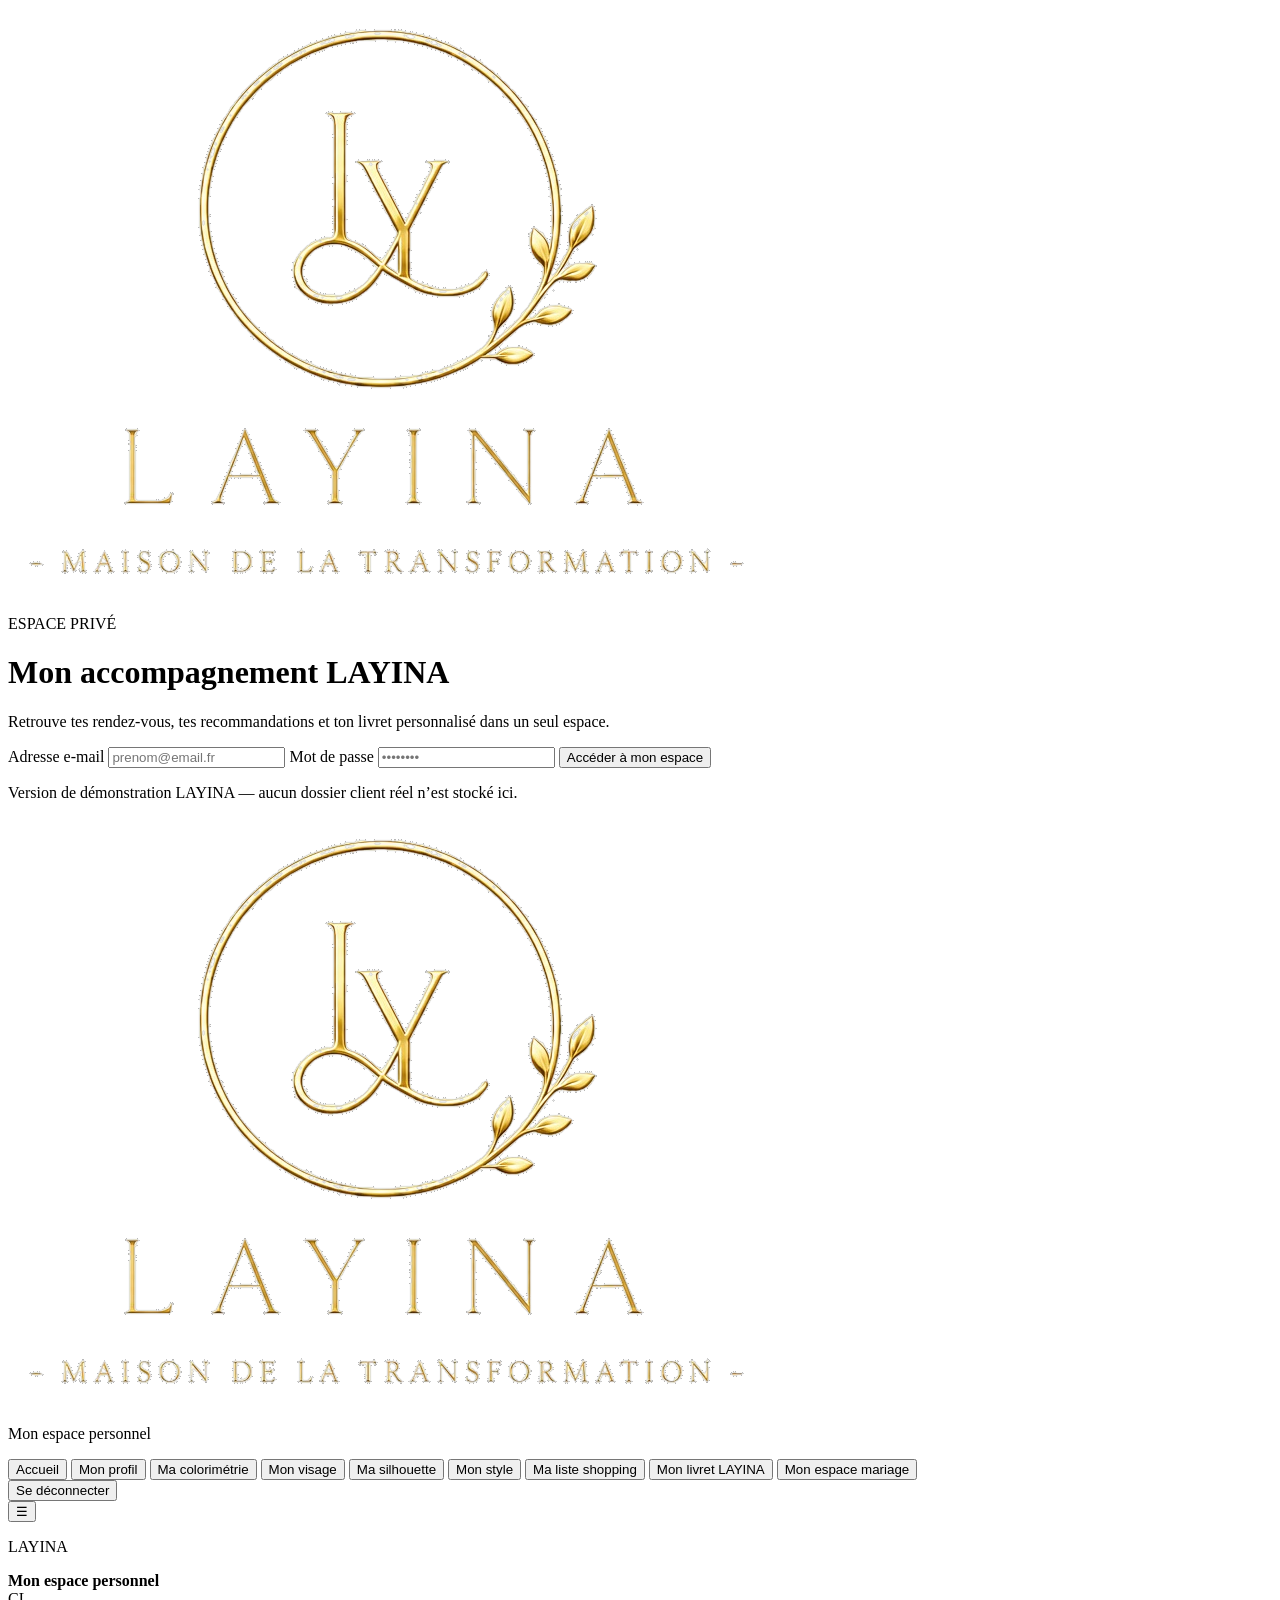
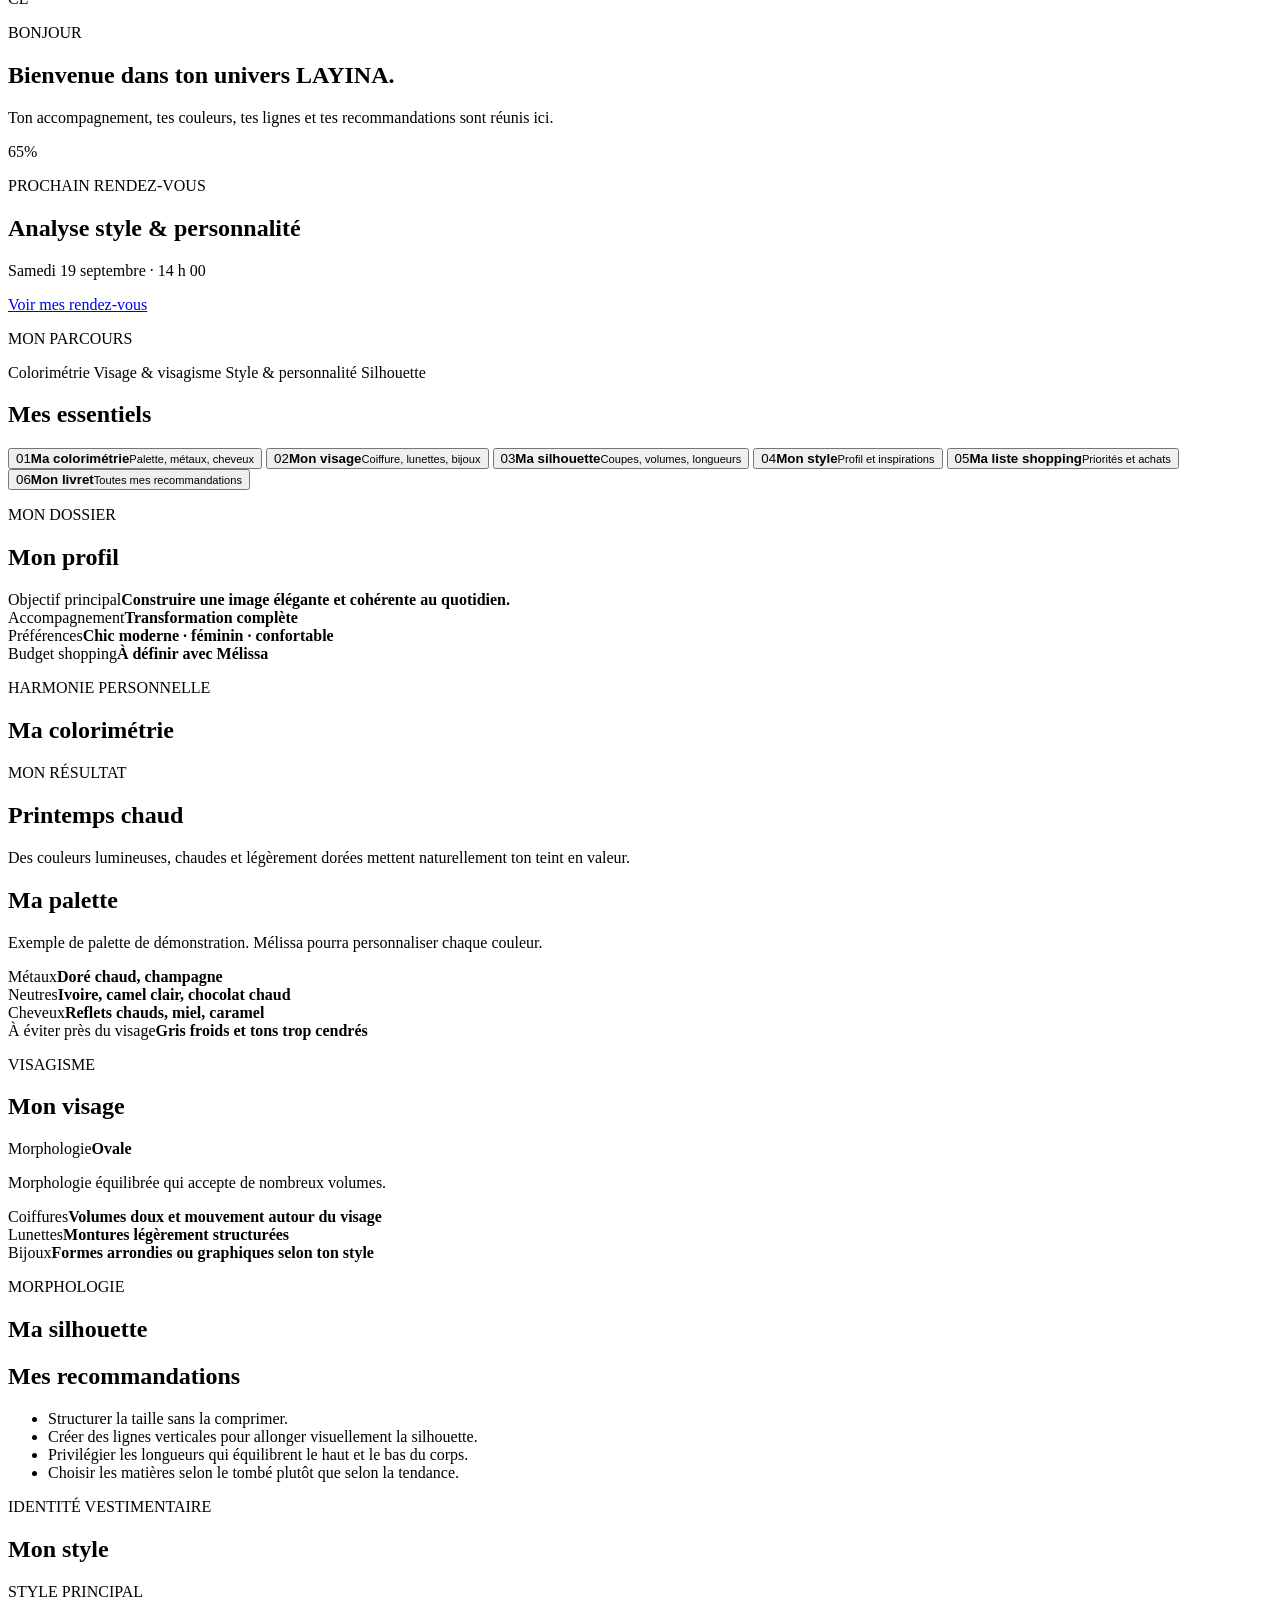
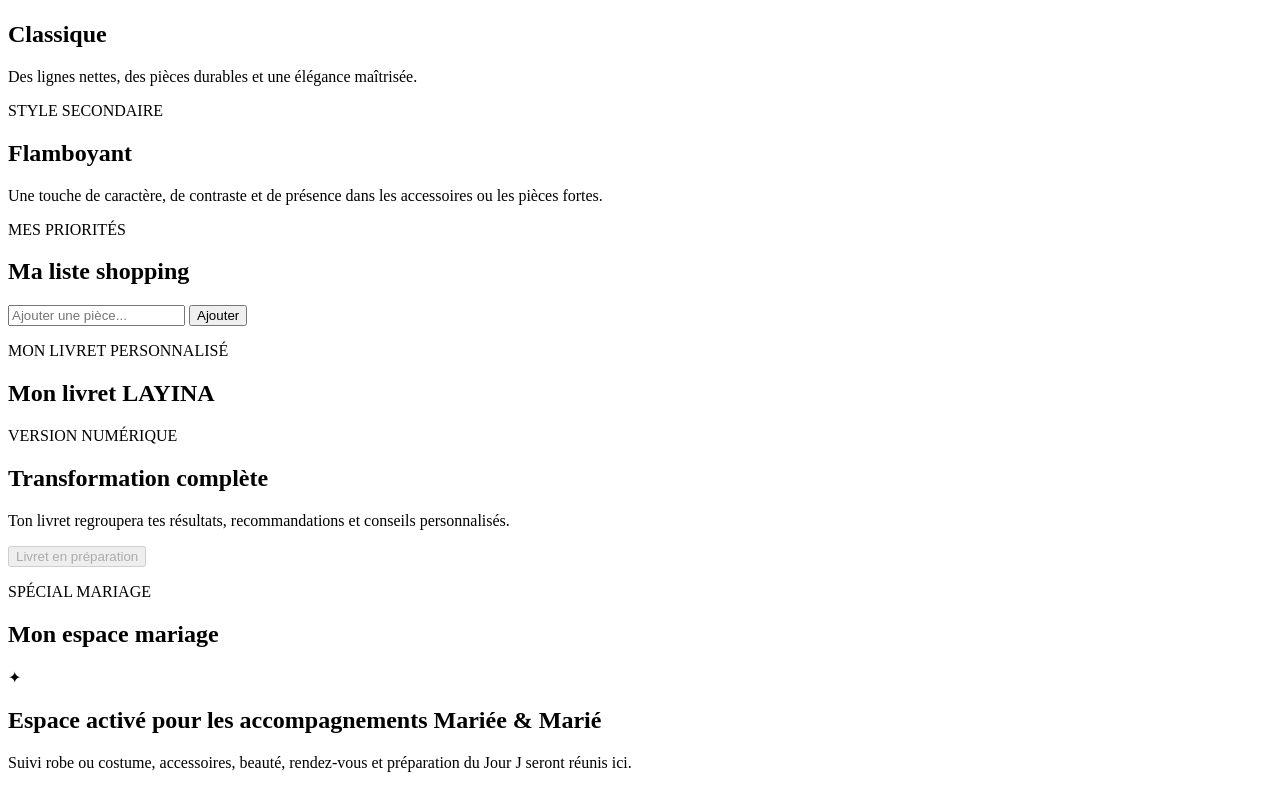
==== espace-client/index.html @ 75725048 "Crée la première maquette de l’espace client LAYINA" ====
<!doctype html>
<html lang="fr">
<head>
  <meta charset="utf-8">
  <meta name="viewport" content="width=device-width,initial-scale=1,viewport-fit=cover">
  <meta name="robots" content="noindex,nofollow">
  <meta name="theme-color" content="#f7f2eb">
  <meta name="description" content="Espace personnel LAYINA — accompagnement conseil en image.">
  <title>LAYINA — Mon espace personnel</title>
  <link rel="preconnect" href="https://fonts.googleapis.com">
  <link rel="preconnect" href="https://fonts.gstatic.com" crossorigin>
  <link href="https://fonts.googleapis.com/css2?family=Cormorant+Garamond:wght@500;600&family=Montserrat:wght@400;500;600&display=swap" rel="stylesheet">
  <link rel="manifest" href="manifest.webmanifest">
  <link rel="stylesheet" href="styles.css">
</head>
<body>
  <div id="loginView" class="login-shell">
    <main class="login-card" aria-labelledby="loginTitle">
      <img class="login-logo" src="../assets/logo-layina.png" alt="LAYINA — Maison de la transformation">
      <p class="eyebrow">ESPACE PRIVÉ</p>
      <h1 id="loginTitle">Mon accompagnement LAYINA</h1>
      <p class="login-intro">Retrouve tes rendez-vous, tes recommandations et ton livret personnalisé dans un seul espace.</p>
      <form id="loginForm" class="login-form">
        <label>Adresse e-mail
          <input id="emailInput" type="email" autocomplete="email" placeholder="prenom@email.fr" required>
        </label>
        <label>Mot de passe
          <input id="passwordInput" type="password" autocomplete="current-password" placeholder="••••••••" required>
        </label>
        <button class="primary-button" type="submit">Accéder à mon espace</button>
      </form>
      <p class="demo-note">Version de démonstration LAYINA — aucun dossier client réel n’est stocké ici.</p>
    </main>
  </div>

  <div id="appView" class="app-shell is-hidden">
    <aside class="sidebar" id="sidebar">
      <div class="brand-block">
        <img src="../assets/logo-layina.png" alt="LAYINA">
        <p>Mon espace personnel</p>
      </div>
      <nav class="side-nav" aria-label="Navigation espace client">
        <button class="nav-item active" data-view="dashboard">Accueil</button>
        <button class="nav-item" data-view="profile">Mon profil</button>
        <button class="nav-item" data-view="colorimetry">Ma colorimétrie</button>
        <button class="nav-item" data-view="face">Mon visage</button>
        <button class="nav-item" data-view="silhouette">Ma silhouette</button>
        <button class="nav-item" data-view="style">Mon style</button>
        <button class="nav-item" data-view="shopping">Ma liste shopping</button>
        <button class="nav-item" data-view="booklet">Mon livret LAYINA</button>
        <button class="nav-item" data-view="wedding">Mon espace mariage</button>
      </nav>
      <button id="logoutButton" class="logout-button">Se déconnecter</button>
    </aside>

    <div class="app-main">
      <header class="topbar">
        <button id="menuButton" class="menu-button" aria-label="Ouvrir le menu">☰</button>
        <div>
          <p class="topbar-kicker">LAYINA</p>
          <strong id="topbarTitle">Mon espace personnel</strong>
        </div>
        <div class="avatar" aria-label="Profil client">CL</div>
      </header>

      <main class="content">
        <section class="app-view" data-view-panel="dashboard">
          <div class="welcome-card">
            <div>
              <p class="eyebrow">BONJOUR</p>
              <h1>Bienvenue dans ton univers LAYINA.</h1>
              <p>Ton accompagnement, tes couleurs, tes lignes et tes recommandations sont réunis ici.</p>
            </div>
            <span class="progress-ring" aria-label="Progression 65 %">65%</span>
          </div>

          <div class="dashboard-grid">
            <article class="card appointment-card">
              <p class="card-kicker">PROCHAIN RENDEZ-VOUS</p>
              <h2>Analyse style & personnalité</h2>
              <p>Samedi 19 septembre · 14 h 00</p>
              <a class="text-link" href="https://calendly.com/layina_maison" target="_blank" rel="noopener">Voir mes rendez-vous</a>
            </article>
            <article class="card">
              <p class="card-kicker">MON PARCOURS</p>
              <div class="timeline-mini">
                <span class="done">Colorimétrie</span>
                <span class="done">Visage & visagisme</span>
                <span class="current">Style & personnalité</span>
                <span>Silhouette</span>
              </div>
            </article>
          </div>

          <h2 class="section-title">Mes essentiels</h2>
          <div class="module-grid">
            <button class="module-card" data-jump="colorimetry"><span>01</span><strong>Ma colorimétrie</strong><small>Palette, métaux, cheveux</small></button>
            <button class="module-card" data-jump="face"><span>02</span><strong>Mon visage</strong><small>Coiffure, lunettes, bijoux</small></button>
            <button class="module-card" data-jump="silhouette"><span>03</span><strong>Ma silhouette</strong><small>Coupes, volumes, longueurs</small></button>
            <button class="module-card" data-jump="style"><span>04</span><strong>Mon style</strong><small>Profil et inspirations</small></button>
            <button class="module-card" data-jump="shopping"><span>05</span><strong>Ma liste shopping</strong><small>Priorités et achats</small></button>
            <button class="module-card" data-jump="booklet"><span>06</span><strong>Mon livret</strong><small>Toutes mes recommandations</small></button>
          </div>
        </section>

        <section class="app-view is-hidden" data-view-panel="profile">
          <p class="eyebrow">MON DOSSIER</p><h1>Mon profil</h1>
          <div class="info-grid">
            <article class="card"><span>Objectif principal</span><strong>Construire une image élégante et cohérente au quotidien.</strong></article>
            <article class="card"><span>Accompagnement</span><strong>Transformation complète</strong></article>
            <article class="card"><span>Préférences</span><strong>Chic moderne · féminin · confortable</strong></article>
            <article class="card"><span>Budget shopping</span><strong>À définir avec Mélissa</strong></article>
          </div>
        </section>

        <section class="app-view is-hidden" data-view-panel="colorimetry">
          <p class="eyebrow">HARMONIE PERSONNELLE</p><h1>Ma colorimétrie</h1>
          <div class="feature-layout">
            <article class="card season-card"><span class="card-kicker">MON RÉSULTAT</span><h2>Printemps chaud</h2><p>Des couleurs lumineuses, chaudes et légèrement dorées mettent naturellement ton teint en valeur.</p></article>
            <article class="card"><h2>Ma palette</h2><div class="swatches"><span style="--sw:#d69a4c"></span><span style="--sw:#e6b56b"></span><span style="--sw:#df7156"></span><span style="--sw:#c96250"></span><span style="--sw:#75a97e"></span><span style="--sw:#62a6a6"></span></div><p class="muted">Exemple de palette de démonstration. Mélissa pourra personnaliser chaque couleur.</p></article>
          </div>
          <div class="info-grid">
            <article class="card"><span>Métaux</span><strong>Doré chaud, champagne</strong></article>
            <article class="card"><span>Neutres</span><strong>Ivoire, camel clair, chocolat chaud</strong></article>
            <article class="card"><span>Cheveux</span><strong>Reflets chauds, miel, caramel</strong></article>
            <article class="card"><span>À éviter près du visage</span><strong>Gris froids et tons trop cendrés</strong></article>
          </div>
        </section>

        <section class="app-view is-hidden" data-view-panel="face">
          <p class="eyebrow">VISAGISME</p><h1>Mon visage</h1>
          <div class="info-grid">
            <article class="card"><span>Morphologie</span><strong>Ovale</strong><p>Morphologie équilibrée qui accepte de nombreux volumes.</p></article>
            <article class="card"><span>Coiffures</span><strong>Volumes doux et mouvement autour du visage</strong></article>
            <article class="card"><span>Lunettes</span><strong>Montures légèrement structurées</strong></article>
            <article class="card"><span>Bijoux</span><strong>Formes arrondies ou graphiques selon ton style</strong></article>
          </div>
        </section>

        <section class="app-view is-hidden" data-view-panel="silhouette">
          <p class="eyebrow">MORPHOLOGIE</p><h1>Ma silhouette</h1>
          <div class="card recommendation-list"><h2>Mes recommandations</h2><ul><li>Structurer la taille sans la comprimer.</li><li>Créer des lignes verticales pour allonger visuellement la silhouette.</li><li>Privilégier les longueurs qui équilibrent le haut et le bas du corps.</li><li>Choisir les matières selon le tombé plutôt que selon la tendance.</li></ul></div>
        </section>

        <section class="app-view is-hidden" data-view-panel="style">
          <p class="eyebrow">IDENTITÉ VESTIMENTAIRE</p><h1>Mon style</h1>
          <div class="feature-layout">
            <article class="card style-card"><span class="card-kicker">STYLE PRINCIPAL</span><h2>Classique</h2><p>Des lignes nettes, des pièces durables et une élégance maîtrisée.</p></article>
            <article class="card style-card"><span class="card-kicker">STYLE SECONDAIRE</span><h2>Flamboyant</h2><p>Une touche de caractère, de contraste et de présence dans les accessoires ou les pièces fortes.</p></article>
          </div>
        </section>

        <section class="app-view is-hidden" data-view-panel="shopping">
          <p class="eyebrow">MES PRIORITÉS</p><h1>Ma liste shopping</h1>
          <div id="shoppingList" class="shopping-list"></div>
          <form id="shoppingForm" class="shopping-form">
            <input id="shoppingInput" type="text" placeholder="Ajouter une pièce..." aria-label="Ajouter une pièce">
            <button class="primary-button" type="submit">Ajouter</button>
          </form>
        </section>

        <section class="app-view is-hidden" data-view-panel="booklet">
          <p class="eyebrow">MON LIVRET PERSONNALISÉ</p><h1>Mon livret LAYINA</h1>
          <article class="card booklet-card">
            <div><span class="card-kicker">VERSION NUMÉRIQUE</span><h2>Transformation complète</h2><p>Ton livret regroupera tes résultats, recommandations et conseils personnalisés.</p></div>
            <button class="secondary-button" type="button" disabled>Livret en préparation</button>
          </article>
        </section>

        <section class="app-view is-hidden" data-view-panel="wedding">
          <p class="eyebrow">SPÉCIAL MARIAGE</p><h1>Mon espace mariage</h1>
          <article class="card locked-card"><span>✦</span><h2>Espace activé pour les accompagnements Mariée & Marié</h2><p>Suivi robe ou costume, accessoires, beauté, rendez-vous et préparation du Jour J seront réunis ici.</p></article>
        </section>
      </main>
    </div>
  </div>

  <script src="app.js"></script>
</body>
</html>
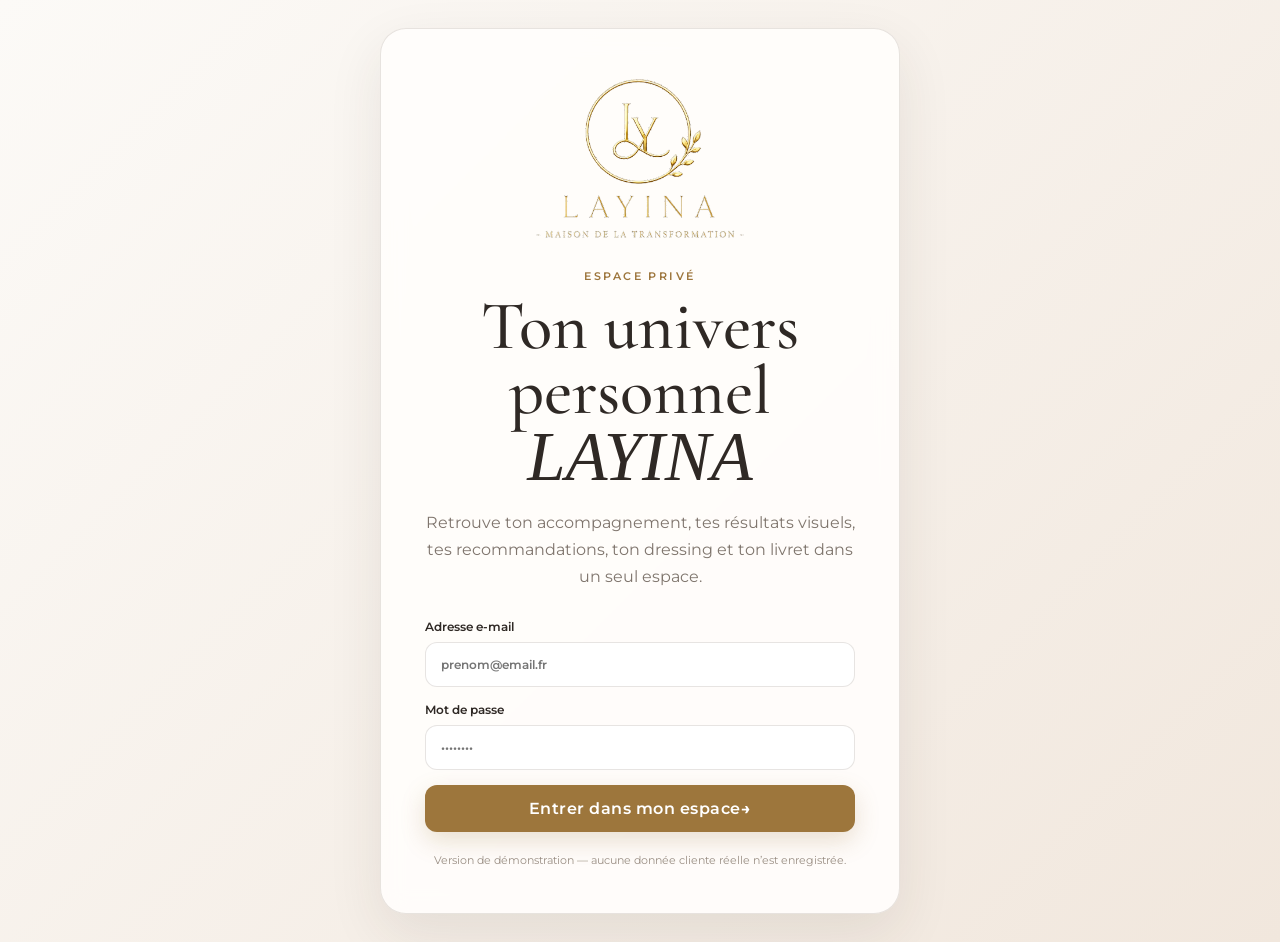
==== commit bbb8f08d: "Refonte complete de l'espace client LAYINA avec schemas visuels" ====
--- a/espace-client/index.html
+++ b/espace-client/index.html
@@ -4,8 +4,8 @@
   <meta charset="utf-8">
   <meta name="viewport" content="width=device-width,initial-scale=1,viewport-fit=cover">
   <meta name="robots" content="noindex,nofollow">
-  <meta name="theme-color" content="#f7f2eb">
-  <meta name="description" content="Espace personnel LAYINA — accompagnement conseil en image.">
+  <meta name="theme-color" content="#171312">
+  <meta name="description" content="Espace personnel privé LAYINA — conseil en image et accompagnement personnalisé.">
   <title>LAYINA — Mon espace personnel</title>
   <link rel="preconnect" href="https://fonts.googleapis.com">
   <link rel="preconnect" href="https://fonts.gstatic.com" crossorigin>
@@ -14,167 +14,103 @@
   <link rel="stylesheet" href="styles.css">
 </head>
 <body>
+  <div class="ambient ambient-one"></div><div class="ambient ambient-two"></div>
   <div id="loginView" class="login-shell">
     <main class="login-card" aria-labelledby="loginTitle">
+      <span class="gold-halo"></span>
       <img class="login-logo" src="../assets/logo-layina.png" alt="LAYINA — Maison de la transformation">
       <p class="eyebrow">ESPACE PRIVÉ</p>
-      <h1 id="loginTitle">Mon accompagnement LAYINA</h1>
-      <p class="login-intro">Retrouve tes rendez-vous, tes recommandations et ton livret personnalisé dans un seul espace.</p>
+      <h1 id="loginTitle">Ton univers personnel<br><em>LAYINA</em></h1>
+      <p class="login-intro">Retrouve ton accompagnement, tes résultats visuels, tes recommandations, ton dressing et ton livret dans un seul espace.</p>
       <form id="loginForm" class="login-form">
-        <label>Adresse e-mail
-          <input id="emailInput" type="email" autocomplete="email" placeholder="prenom@email.fr" required>
-        </label>
-        <label>Mot de passe
-          <input id="passwordInput" type="password" autocomplete="current-password" placeholder="••••••••" required>
-        </label>
-        <button class="primary-button" type="submit">Accéder à mon espace</button>
+        <label>Adresse e-mail<input id="emailInput" type="email" autocomplete="email" placeholder="prenom@email.fr" required></label>
+        <label>Mot de passe<input id="passwordInput" type="password" autocomplete="current-password" placeholder="••••••••" required></label>
+        <button class="primary-button" type="submit"><span>Entrer dans mon espace</span><b>→</b></button>
       </form>
-      <p class="demo-note">Version de démonstration LAYINA — aucun dossier client réel n’est stocké ici.</p>
+      <p class="demo-note">Version de démonstration — aucune donnée cliente réelle n’est enregistrée.</p>
     </main>
   </div>
 
   <div id="appView" class="app-shell is-hidden">
     <aside class="sidebar" id="sidebar">
-      <div class="brand-block">
-        <img src="../assets/logo-layina.png" alt="LAYINA">
-        <p>Mon espace personnel</p>
-      </div>
+      <div class="brand-block"><img src="../assets/logo-layina.png" alt="LAYINA"><p>Mon accompagnement privé</p></div>
+      <div class="client-mini"><div class="avatar avatar-large">CL</div><div><small>Dossier personnel</small><strong>Cliente LAYINA</strong></div></div>
       <nav class="side-nav" aria-label="Navigation espace client">
-        <button class="nav-item active" data-view="dashboard">Accueil</button>
-        <button class="nav-item" data-view="profile">Mon profil</button>
-        <button class="nav-item" data-view="colorimetry">Ma colorimétrie</button>
-        <button class="nav-item" data-view="face">Mon visage</button>
-        <button class="nav-item" data-view="silhouette">Ma silhouette</button>
-        <button class="nav-item" data-view="style">Mon style</button>
-        <button class="nav-item" data-view="shopping">Ma liste shopping</button>
-        <button class="nav-item" data-view="booklet">Mon livret LAYINA</button>
-        <button class="nav-item" data-view="wedding">Mon espace mariage</button>
+        <p class="nav-label">MON ESPACE</p>
+        <button class="nav-item active" data-view="dashboard"><span>⌂</span>Accueil</button>
+        <button class="nav-item" data-view="profile"><span>◇</span>Mon profil</button>
+        <button class="nav-item" data-view="appointments"><span>◷</span>Mes rendez-vous</button>
+        <p class="nav-label">MON IMAGE</p>
+        <button class="nav-item" data-view="colorimetry"><span>◉</span>Ma colorimétrie</button>
+        <button class="nav-item" data-view="face"><span>○</span>Mon visage</button>
+        <button class="nav-item" data-view="silhouette"><span>♢</span>Ma silhouette</button>
+        <button class="nav-item" data-view="style"><span>✦</span>Mon style</button>
+        <button class="nav-item" data-view="accessories"><span>⌁</span>Lunettes & accessoires</button>
+        <button class="nav-item" data-view="posture"><span>│</span>Posture & présence</button>
+        <p class="nav-label">MON QUOTIDIEN</p>
+        <button class="nav-item" data-view="dressing"><span>▦</span>Mon dressing</button>
+        <button class="nav-item" data-view="shopping"><span>＋</span>Ma shopping list</button>
+        <button class="nav-item" data-view="booklet"><span>▤</span>Mon livret LAYINA</button>
+        <button class="nav-item" data-view="wedding"><span>✧</span>Mon espace mariage</button>
+        <button class="nav-item" data-view="messages"><span>✉</span>Mes demandes</button>
       </nav>
       <button id="logoutButton" class="logout-button">Se déconnecter</button>
     </aside>
+    <div class="sidebar-backdrop" id="sidebarBackdrop"></div>
 
     <div class="app-main">
       <header class="topbar">
         <button id="menuButton" class="menu-button" aria-label="Ouvrir le menu">☰</button>
-        <div>
-          <p class="topbar-kicker">LAYINA</p>
-          <strong id="topbarTitle">Mon espace personnel</strong>
-        </div>
-        <div class="avatar" aria-label="Profil client">CL</div>
+        <div><p class="topbar-kicker">MAISON LAYINA</p><strong id="topbarTitle">Mon espace personnel</strong></div>
+        <button class="top-action" data-jump="booklet">Mon livret</button><div class="avatar">CL</div>
       </header>
-
       <main class="content">
         <section class="app-view" data-view-panel="dashboard">
-          <div class="welcome-card">
-            <div>
-              <p class="eyebrow">BONJOUR</p>
-              <h1>Bienvenue dans ton univers LAYINA.</h1>
-              <p>Ton accompagnement, tes couleurs, tes lignes et tes recommandations sont réunis ici.</p>
-            </div>
-            <span class="progress-ring" aria-label="Progression 65 %">65%</span>
+          <div class="hero-private">
+            <div class="hero-copy"><p class="eyebrow light">TON CARNET D’IMAGE PRIVÉ</p><h1>Révèle ton essence,<br><em>rayonne ton élégance.</em></h1><p>Tout ton accompagnement LAYINA réuni dans un espace vivant : tes couleurs, tes lignes, ton style, tes achats et ton évolution.</p><div class="hero-actions"><button class="primary-button light-button" data-jump="colorimetry"><span>Voir mes résultats</span><b>→</b></button><button class="ghost-button" data-jump="booklet">Ouvrir mon livret</button></div></div>
+            <div class="hero-orbit"><div class="orbit orbit-one"></div><div class="orbit orbit-two"></div><div class="orbit-center"><small>PARCOURS</small><strong>65%</strong><span>complété</span></div></div>
           </div>
-
-          <div class="dashboard-grid">
-            <article class="card appointment-card">
-              <p class="card-kicker">PROCHAIN RENDEZ-VOUS</p>
-              <h2>Analyse style & personnalité</h2>
-              <p>Samedi 19 septembre · 14 h 00</p>
-              <a class="text-link" href="https://calendly.com/layina_maison" target="_blank" rel="noopener">Voir mes rendez-vous</a>
-            </article>
-            <article class="card">
-              <p class="card-kicker">MON PARCOURS</p>
-              <div class="timeline-mini">
-                <span class="done">Colorimétrie</span>
-                <span class="done">Visage & visagisme</span>
-                <span class="current">Style & personnalité</span>
-                <span>Silhouette</span>
-              </div>
-            </article>
+          <div class="highlight-strip"><article><span>PROCHAIN RENDEZ-VOUS</span><strong>Style & personnalité</strong><small>Samedi 19 septembre · 14 h</small></article><article><span>TA SAISON</span><strong>Printemps chaud</strong><small>Chaude · lumineuse · dorée</small></article><article><span>TON VISAGE</span><strong>Ovale</strong><small>Équilibré · polyvalent</small></article><article><span>TON STYLE</span><strong>Classique + Flamboyant</strong><small>Structure · caractère</small></article></div>
+          <div class="section-intro"><div><p class="eyebrow">TES RÉSULTATS</p><h2>Ton identité visuelle, en un regard.</h2></div><p>Chaque module contient des schémas, des exemples et des recommandations concrètes pour appliquer les conseils au quotidien.</p></div>
+          <div class="module-grid rich">
+            <button class="module-card visual-card warm" data-jump="colorimetry"><div class="mini-palette"><i></i><i></i><i></i><i></i><i></i></div><span>01</span><strong>Ma colorimétrie</strong><small>Palette, métaux, maquillage, cheveux</small></button>
+            <button class="module-card visual-card" data-jump="face"><div class="mini-face"><i></i><b></b></div><span>02</span><strong>Mon visage</strong><small>Forme, coiffures, lunettes, bijoux</small></button>
+            <button class="module-card visual-card blush" data-jump="silhouette"><div class="mini-silhouette"><i></i></div><span>03</span><strong>Ma silhouette</strong><small>Coupes, proportions, matières</small></button>
+            <button class="module-card visual-card dark" data-jump="style"><div class="mini-style"><i></i><i></i><i></i></div><span>04</span><strong>Mon style</strong><small>Univers, pièces fortes, inspirations</small></button>
+            <button class="module-card visual-card" data-jump="dressing"><div class="mini-rack"><i></i><i></i><i></i></div><span>05</span><strong>Mon dressing</strong><small>Garder, ajuster, compléter</small></button>
+            <button class="module-card visual-card goldish" data-jump="booklet"><div class="mini-book"><i></i></div><span>06</span><strong>Mon livret LAYINA</strong><small>Ta synthèse personnalisée</small></button>
           </div>
-
-          <h2 class="section-title">Mes essentiels</h2>
-          <div class="module-grid">
-            <button class="module-card" data-jump="colorimetry"><span>01</span><strong>Ma colorimétrie</strong><small>Palette, métaux, cheveux</small></button>
-            <button class="module-card" data-jump="face"><span>02</span><strong>Mon visage</strong><small>Coiffure, lunettes, bijoux</small></button>
-            <button class="module-card" data-jump="silhouette"><span>03</span><strong>Ma silhouette</strong><small>Coupes, volumes, longueurs</small></button>
-            <button class="module-card" data-jump="style"><span>04</span><strong>Mon style</strong><small>Profil et inspirations</small></button>
-            <button class="module-card" data-jump="shopping"><span>05</span><strong>Ma liste shopping</strong><small>Priorités et achats</small></button>
-            <button class="module-card" data-jump="booklet"><span>06</span><strong>Mon livret</strong><small>Toutes mes recommandations</small></button>
-          </div>
+          <div class="signature-note"><span>✦</span><div><p>LE CONSEIL LAYINA DU MOMENT</p><strong>Commence par tes couleurs près du visage, puis construis le reste de la tenue autour d’elles.</strong></div></div>
         </section>
 
-        <section class="app-view is-hidden" data-view-panel="profile">
-          <p class="eyebrow">MON DOSSIER</p><h1>Mon profil</h1>
-          <div class="info-grid">
-            <article class="card"><span>Objectif principal</span><strong>Construire une image élégante et cohérente au quotidien.</strong></article>
-            <article class="card"><span>Accompagnement</span><strong>Transformation complète</strong></article>
-            <article class="card"><span>Préférences</span><strong>Chic moderne · féminin · confortable</strong></article>
-            <article class="card"><span>Budget shopping</span><strong>À définir avec Mélissa</strong></article>
-          </div>
-        </section>
+        <section class="app-view is-hidden" data-view-panel="profile"><div class="page-head"><p class="eyebrow">MON DOSSIER</p><h1>Mon profil</h1><p>Les informations de référence qui permettent de personnaliser chaque recommandation.</p></div><div class="profile-hero"><div class="profile-monogram">CL</div><div><span>Dossier client</span><h2>Cliente LAYINA</h2><p>Transformation complète · Marseille</p></div><div class="status-pill">Accompagnement actif</div></div><div class="info-grid three"><article class="card"><span>Objectif principal</span><strong>Construire une image élégante, cohérente et facile à porter.</strong></article><article class="card"><span>Style de vie</span><strong>Quotidien + événements</strong></article><article class="card"><span>Préférences</span><strong>Chic moderne · confortable · structuré</strong></article><article class="card"><span>Couleurs</span><strong>Chaudes, lumineuses, peu grisées</strong></article><article class="card"><span>Budget shopping</span><strong>À définir avec Mélissa</strong></article><article class="card"><span>Dernière mise à jour</span><strong>Septembre 2026</strong></article></div></section>
 
-        <section class="app-view is-hidden" data-view-panel="colorimetry">
-          <p class="eyebrow">HARMONIE PERSONNELLE</p><h1>Ma colorimétrie</h1>
-          <div class="feature-layout">
-            <article class="card season-card"><span class="card-kicker">MON RÉSULTAT</span><h2>Printemps chaud</h2><p>Des couleurs lumineuses, chaudes et légèrement dorées mettent naturellement ton teint en valeur.</p></article>
-            <article class="card"><h2>Ma palette</h2><div class="swatches"><span style="--sw:#d69a4c"></span><span style="--sw:#e6b56b"></span><span style="--sw:#df7156"></span><span style="--sw:#c96250"></span><span style="--sw:#75a97e"></span><span style="--sw:#62a6a6"></span></div><p class="muted">Exemple de palette de démonstration. Mélissa pourra personnaliser chaque couleur.</p></article>
-          </div>
-          <div class="info-grid">
-            <article class="card"><span>Métaux</span><strong>Doré chaud, champagne</strong></article>
-            <article class="card"><span>Neutres</span><strong>Ivoire, camel clair, chocolat chaud</strong></article>
-            <article class="card"><span>Cheveux</span><strong>Reflets chauds, miel, caramel</strong></article>
-            <article class="card"><span>À éviter près du visage</span><strong>Gris froids et tons trop cendrés</strong></article>
-          </div>
-        </section>
+        <section class="app-view is-hidden" data-view-panel="appointments"><div class="page-head"><p class="eyebrow">AGENDA</p><h1>Mes rendez-vous</h1><p>Ton parcours, les rendez-vous passés et la prochaine étape.</p></div><article class="appointment-feature"><div class="date-block"><strong>19</strong><span>SEP</span></div><div><p class="eyebrow">PROCHAIN RENDEZ-VOUS</p><h2>Analyse style & personnalité</h2><p>14 h 00 · Cabinet LAYINA · 5 boulevard Baille, Marseille</p></div><a class="primary-button compact" href="https://calendly.com/layina_maison" target="_blank" rel="noopener"><span>Gérer le rendez-vous</span><b>→</b></a></article><div class="timeline-full"><article class="timeline-event done"><span>✓</span><div><small>Terminé</small><strong>Colorimétrie</strong><p>Palette personnelle et recommandations remises.</p></div></article><article class="timeline-event done"><span>✓</span><div><small>Terminé</small><strong>Visage & visagisme</strong><p>Morphologie, coiffures et accessoires analysés.</p></div></article><article class="timeline-event current"><span>03</span><div><small>À venir</small><strong>Style & personnalité</strong><p>Définition de ton univers vestimentaire.</p></div></article><article class="timeline-event"><span>04</span><div><small>À programmer</small><strong>Silhouette & shopping</strong><p>Application concrète sur les coupes et achats.</p></div></article></div></section>
 
-        <section class="app-view is-hidden" data-view-panel="face">
-          <p class="eyebrow">VISAGISME</p><h1>Mon visage</h1>
-          <div class="info-grid">
-            <article class="card"><span>Morphologie</span><strong>Ovale</strong><p>Morphologie équilibrée qui accepte de nombreux volumes.</p></article>
-            <article class="card"><span>Coiffures</span><strong>Volumes doux et mouvement autour du visage</strong></article>
-            <article class="card"><span>Lunettes</span><strong>Montures légèrement structurées</strong></article>
-            <article class="card"><span>Bijoux</span><strong>Formes arrondies ou graphiques selon ton style</strong></article>
-          </div>
-        </section>
+        <section class="app-view is-hidden" data-view-panel="colorimetry"><div class="page-head"><p class="eyebrow">HARMONIE PERSONNELLE</p><h1>Ma colorimétrie</h1><p>Des couleurs qui soutiennent le teint au lieu de prendre le dessus.</p></div><div class="color-hero"><div><p class="eyebrow">TON RÉSULTAT</p><h2>Printemps chaud</h2><p>Ta beauté est mise en valeur par des couleurs <strong>chaudes, lumineuses et dorées</strong>. Elles créent de l’éclat près du visage sans durcir les traits.</p><div class="tags"><span>Chaud</span><span>Lumineux</span><span>Doré</span><span>Clair à moyen</span></div></div><div class="palette-orb"><i style="--c:#f0c27b"></i><i style="--c:#df8f5f"></i><i style="--c:#ca6c50"></i><i style="--c:#82a66d"></i><i style="--c:#5e9b93"></i><i style="--c:#f4dfb8"></i><i style="--c:#c69b62"></i><i style="--c:#974d38"></i><div><small>SAISON</small><strong>PRINTEMPS</strong></div></div></div><h2 class="section-title">Ta palette idéale</h2><div class="palette-grid"><div style="--c:#fff0d2"><span>Ivoire</span></div><div style="--c:#e9c98f"><span>Sable doré</span></div><div style="--c:#d89a62"><span>Camel</span></div><div style="--c:#9b5b3f"><span>Cannelle</span></div><div style="--c:#ef8c6b"><span>Corail</span></div><div style="--c:#db6b54"><span>Tomate</span></div><div style="--c:#e59b58"><span>Abricot</span></div><div style="--c:#e4b14f"><span>Miel</span></div><div style="--c:#93b66d"><span>Pomme</span></div><div style="--c:#5d8c62"><span>Feuille</span></div><div style="--c:#61a79c"><span>Turquoise</span></div><div style="--c:#438fa0"><span>Bleu lagon</span></div></div><div class="info-grid four visual-info"><article class="card metal-card"><span>Métaux</span><div class="metal-row"><i class="metal gold"></i><i class="metal champagne"></i></div><strong>Doré chaud & champagne</strong></article><article class="card makeup-card"><span>Maquillage</span><div class="makeup-dots"><i></i><i></i><i></i></div><strong>Pêche · terracotta · brun chaud</strong></article><article class="card hair-card"><span>Cheveux</span><div class="hair-samples"><i></i><i></i><i></i></div><strong>Miel · caramel · noisette chaude</strong></article><article class="card avoid-card"><span>À éviter près du visage</span><div class="avoid-swatches"><i></i><i></i><i></i></div><strong>Gris bleutés · mauves froids · noir dur</strong></article></div><div class="layina-tip"><b>Conseil LAYINA</b><p>Si tu portes une couleur moins flatteuse, éloigne-la du visage : pantalon, chaussures ou sac. Garde ta meilleure palette sur le haut du corps.</p></div></section>
 
-        <section class="app-view is-hidden" data-view-panel="silhouette">
-          <p class="eyebrow">MORPHOLOGIE</p><h1>Ma silhouette</h1>
-          <div class="card recommendation-list"><h2>Mes recommandations</h2><ul><li>Structurer la taille sans la comprimer.</li><li>Créer des lignes verticales pour allonger visuellement la silhouette.</li><li>Privilégier les longueurs qui équilibrent le haut et le bas du corps.</li><li>Choisir les matières selon le tombé plutôt que selon la tendance.</li></ul></div>
-        </section>
+        <section class="app-view is-hidden" data-view-panel="face"><div class="page-head"><p class="eyebrow">VISAGISME</p><h1>Mon visage</h1><p>Comprendre tes lignes permet de choisir des formes qui dialoguent avec elles.</p></div><div class="diagnostic-grid"><article class="diagram-card"><div class="diagram-head"><span>TA MORPHOLOGIE</span><strong>Visage ovale</strong></div><svg class="face-diagram" viewBox="0 0 260 320" role="img" aria-label="Schéma d’un visage ovale"><defs><linearGradient id="faceFill" x1="0" y1="0" x2="1" y2="1"><stop stop-color="#f7e5d8"/><stop offset="1" stop-color="#d9b89f"/></linearGradient></defs><path d="M130 28 C74 28 48 75 51 145 C54 223 84 284 130 294 C176 284 206 223 209 145 C212 75 186 28 130 28Z" fill="url(#faceFill)" stroke="#b58c63" stroke-width="3"/><path d="M72 133 Q94 120 113 133" fill="none" stroke="#674d3c" stroke-width="3"/><path d="M147 133 Q166 120 188 133" fill="none" stroke="#674d3c" stroke-width="3"/><path d="M130 132 L124 184 Q130 190 139 184" fill="none" stroke="#8a6650" stroke-width="2"/><path d="M105 222 Q130 238 155 222" fill="none" stroke="#9b6254" stroke-width="3"/><line x1="38" y1="54" x2="222" y2="54" class="guide"/><line x1="26" y1="160" x2="234" y2="160" class="guide"/><line x1="66" y1="270" x2="194" y2="270" class="guide"/></svg><p class="diagram-caption">Front légèrement plus large que le menton, courbes équilibrées et longueur supérieure à la largeur.</p></article><article class="card diagnostic-copy"><p class="eyebrow">CE QUE CELA SIGNIFIE</p><h2>Une base très équilibrée</h2><p>Le visage ovale accepte beaucoup de formes. L’objectif n’est pas de “corriger” mais de conserver cet équilibre et de choisir les détails selon ton style.</p><div class="check-list"><span>✓ Coiffures souples ou structurées</span><span>✓ Large choix de montures</span><span>✓ Bijoux courts ou longs</span><span>✓ Raie centrale ou latérale</span></div></article></div><h2 class="section-title">Les lunettes qui te mettent en valeur</h2><div class="glasses-grid"><article class="glasses-card recommended"><span class="badge">Idéale</span><svg viewBox="0 0 260 110"><path d="M22 35 Q66 23 105 33 L100 75 Q63 86 31 69Z M155 33 Q194 23 238 35 L229 69 Q197 86 160 75Z" fill="none" stroke="currentColor" stroke-width="5"/><path d="M104 43 Q130 32 156 43" fill="none" stroke="currentColor" stroke-width="5"/></svg><strong>Angulaire douce</strong><p>Apporte de la structure sans durcir.</p></article><article class="glasses-card recommended"><span class="badge">Idéale</span><svg viewBox="0 0 260 110"><path d="M21 38 Q66 15 108 35 Q104 79 68 83 Q29 80 21 38Z M152 35 Q194 15 239 38 Q231 80 192 83 Q156 79 152 35Z" fill="none" stroke="currentColor" stroke-width="5"/><path d="M106 42 Q130 33 154 42" fill="none" stroke="currentColor" stroke-width="5"/></svg><strong>Papillon équilibrée</strong><p>Ouvre le regard et souligne les pommettes.</p></article><article class="glasses-card"><span class="badge soft">Possible</span><svg viewBox="0 0 260 110"><circle cx="68" cy="55" r="38" fill="none" stroke="currentColor" stroke-width="5"/><circle cx="192" cy="55" r="38" fill="none" stroke="currentColor" stroke-width="5"/><path d="M106 50 Q130 40 154 50" fill="none" stroke="currentColor" stroke-width="5"/></svg><strong>Ronde</strong><p>À choisir selon le style et la largeur du visage.</p></article></div><div class="recommendation-columns"><article class="card"><span>Coiffures</span><h3>Volumes harmonieux</h3><ul><li>Dégradé autour du visage</li><li>Ondulations souples</li><li>Chignon bas ou mi-haut</li><li>Frange rideau si désirée</li></ul></article><article class="card"><span>Bijoux</span><h3>Grande liberté</h3><ul><li>Créoles moyennes</li><li>Pendantes graphiques</li><li>Formes goutte</li><li>Puces sophistiquées</li></ul></article><article class="card"><span>Voile / hijab si concernée</span><h3>Préserver l’ovale</h3><ul><li>Encadrement souple</li><li>Volume modéré sur les côtés</li><li>Éviter de comprimer fortement le front</li></ul></article></div></section>
 
-        <section class="app-view is-hidden" data-view-panel="style">
-          <p class="eyebrow">IDENTITÉ VESTIMENTAIRE</p><h1>Mon style</h1>
-          <div class="feature-layout">
-            <article class="card style-card"><span class="card-kicker">STYLE PRINCIPAL</span><h2>Classique</h2><p>Des lignes nettes, des pièces durables et une élégance maîtrisée.</p></article>
-            <article class="card style-card"><span class="card-kicker">STYLE SECONDAIRE</span><h2>Flamboyant</h2><p>Une touche de caractère, de contraste et de présence dans les accessoires ou les pièces fortes.</p></article>
-          </div>
-        </section>
+        <section class="app-view is-hidden" data-view-panel="silhouette"><div class="page-head"><p class="eyebrow">MORPHOLOGIE</p><h1>Ma silhouette</h1><p>Comprendre les proportions pour choisir les coupes que tu préfères en connaissance de cause.</p></div><div class="diagnostic-grid silhouette-diagnostic"><article class="diagram-card"><div class="diagram-head"><span>TA MORPHOLOGIE</span><strong>Silhouette en A</strong></div><svg class="body-diagram" viewBox="0 0 260 410" role="img" aria-label="Schéma d’une silhouette en A"><circle cx="130" cy="38" r="24" class="body-fill"/><path d="M104 72 Q130 62 156 72 L170 155 Q188 222 205 345 Q166 375 130 375 Q94 375 55 345 Q72 222 90 155Z" class="body-fill"/><line x1="88" y1="100" x2="172" y2="100" class="measure shoulder"/><text x="181" y="105">épaules</text><line x1="56" y1="224" x2="204" y2="224" class="measure hip"/><text x="211" y="229">hanches</text><path d="M79 74 Q55 150 48 205" class="limb"/><path d="M181 74 Q205 150 212 205" class="limb"/></svg><p class="diagram-caption">Les hanches sont visuellement plus présentes que les épaules. On peut équilibrer l’ensemble en donnant plus de présence au haut si c’est l’effet recherché.</p></article><article class="card diagnostic-copy"><p class="eyebrow">LIGNE DIRECTRICE</p><h2>Structurer le haut, fluidifier le bas</h2><p>Ta silhouette gagne en harmonie avec des détails, couleurs ou volumes placés sur le haut du corps, associés à des bas aux lignes propres.</p><div class="balance-visual"><span>HAUT <b>＋ présence</b></span><span>BAS <b>＋ fluidité</b></span></div></article></div><h2 class="section-title">Tes coupes repères</h2><div class="clothes-grid"><article class="clothes-card"><svg viewBox="0 0 140 140"><path d="M45 18 L28 43 L45 55 L50 122 L90 122 L95 55 L112 43 L95 18 L80 29 L60 29Z"/></svg><strong>Hauts</strong><p>Épaules dessinées, cols travaillés, détails près du visage.</p></article><article class="clothes-card"><svg viewBox="0 0 140 140"><path d="M47 18 H93 L101 124 H77 L70 64 L63 124 H39Z"/></svg><strong>Pantalons</strong><p>Droits, bootcut doux ou fluides avec tombé net.</p></article><article class="clothes-card"><svg viewBox="0 0 140 140"><path d="M39 18 H101 L95 124 H75 L70 66 L65 124 H45Z"/></svg><strong>Jeans</strong><p>Droit ou flare modéré, taille confortable.</p></article><article class="clothes-card"><svg viewBox="0 0 140 140"><path d="M45 18 L24 42 L43 54 L47 124 H93 L97 54 L116 42 L95 18 L80 29 H60Z"/><path d="M70 18 V124"/></svg><strong>Vestes</strong><p>Structurées aux épaules, longueur adaptée au look.</p></article><article class="clothes-card"><svg viewBox="0 0 140 140"><path d="M49 18 H91 L112 124 H28Z"/></svg><strong>Jupes & robes</strong><p>Lignes A, droites fluides ou taille marquée.</p></article><article class="clothes-card"><svg viewBox="0 0 140 140"><path d="M42 18 L24 42 L40 54 L42 126 H98 L100 54 L116 42 L98 18 L80 30 H60Z"/></svg><strong>Manteaux</strong><p>Épaules nettes et ligne verticale.</p></article></div><div class="neckline-panel"><div><p class="eyebrow">COLS À TESTER</p><h2>Ouvrir et structurer le haut</h2></div><div class="neckline-grid"><span><i class="neck v"></i><b>Col V</b></span><span><i class="neck boat"></i><b>Col bateau</b></span><span><i class="neck square"></i><b>Col carré</b></span><span><i class="neck shirt"></i><b>Col chemise</b></span></div></div></section>
 
-        <section class="app-view is-hidden" data-view-panel="shopping">
-          <p class="eyebrow">MES PRIORITÉS</p><h1>Ma liste shopping</h1>
-          <div id="shoppingList" class="shopping-list"></div>
-          <form id="shoppingForm" class="shopping-form">
-            <input id="shoppingInput" type="text" placeholder="Ajouter une pièce..." aria-label="Ajouter une pièce">
-            <button class="primary-button" type="submit">Ajouter</button>
-          </form>
-        </section>
+        <section class="app-view is-hidden" data-view-panel="style"><div class="page-head"><p class="eyebrow">IDENTITÉ VESTIMENTAIRE</p><h1>Mon style</h1><p>Ton style n’est pas une case : c’est un langage visuel personnel.</p></div><div class="style-hero"><div><p class="eyebrow light">TON MÉLANGE</p><h2>Classique <em>×</em> Flamboyant</h2><p>Une base nette et intemporelle, réveillée par une pièce forte, un contraste ou un accessoire qui affirme ta présence.</p></div><div class="style-meter"><span>Classique <b>65%</b></span><i><u style="width:65%"></u></i><span>Flamboyant <b>35%</b></span><i><u style="width:35%"></u></i></div></div><div class="moodboard"><article class="mood editorial"><span>01</span><strong>Structure</strong><small>Blazer net, pantalon droit, lignes propres</small></article><article class="mood jewel"><span>02</span><strong>Point focal</strong><small>Bijou fort, sac sculptural ou chaussure signature</small></article><article class="mood texture"><span>03</span><strong>Matières</strong><small>Laine fine, satin mat, cuir lisse, maille qualitative</small></article><article class="mood contrast"><span>04</span><strong>Contraste</strong><small>Base sobre + accent coloré ou graphique</small></article></div><div class="outfit-card"><div class="outfit-visual"><svg viewBox="0 0 320 360"><path class="garment-light" d="M116 35 L87 65 L102 96 L108 206 H212 L218 96 L233 65 L204 35 L182 53 H138Z"/><path class="garment-dark" d="M120 198 H200 L223 337 H174 L160 242 L146 337 H97Z"/><path class="garment-accent" d="M203 109 Q248 110 260 145 L250 205 Q232 218 211 205Z"/><circle class="garment-gold" cx="78" cy="123" r="18"/><path class="garment-gold-stroke" d="M78 142 L78 202"/></svg></div><div><p class="eyebrow">FORMULE TENUE</p><h2>La règle 80 / 20</h2><p>Garde environ 80 % de la tenue dans ton univers classique puis utilise les 20 % restants pour une touche flamboyante.</p><div class="formula-list"><span><b>Base</b> blazer + pantalon net</span><span><b>Accent</b> sac couleur forte</span><span><b>Finition</b> bijou doré sculptural</span></div></div></div></section>
 
-        <section class="app-view is-hidden" data-view-panel="booklet">
-          <p class="eyebrow">MON LIVRET PERSONNALISÉ</p><h1>Mon livret LAYINA</h1>
-          <article class="card booklet-card">
-            <div><span class="card-kicker">VERSION NUMÉRIQUE</span><h2>Transformation complète</h2><p>Ton livret regroupera tes résultats, recommandations et conseils personnalisés.</p></div>
-            <button class="secondary-button" type="button" disabled>Livret en préparation</button>
-          </article>
-        </section>
+        <section class="app-view is-hidden" data-view-panel="accessories"><div class="page-head"><p class="eyebrow">DÉTAILS QUI CHANGENT TOUT</p><h1>Lunettes & accessoires</h1><p>Les accessoires relient la morphologie, la colorimétrie et le style.</p></div><div class="accessory-feature"><article class="card"><span>Monture signature</span><svg class="large-glasses" viewBox="0 0 300 120"><path d="M24 40 Q70 19 118 34 L112 85 Q65 99 31 76Z M182 34 Q230 19 276 40 L269 76 Q235 99 188 85Z" fill="none" stroke="currentColor" stroke-width="5"/><path d="M116 46 Q150 31 184 46" fill="none" stroke="currentColor" stroke-width="5"/></svg><strong>Angulaire douce, largeur moyenne</strong><p>En doré chaud, écaille miel ou brun transparent.</p></article><article class="card"><span>Boucles d’oreilles</span><div class="earring-set"><i></i><i></i><i></i></div><strong>Créoles & gouttes graphiques</strong><p>Choisis le volume selon la coiffure et le col.</p></article><article class="card"><span>Colliers</span><div class="necklace-set"><i></i><i></i></div><strong>Chaînes fines ou pendentif focal</strong><p>À adapter à l’ouverture du décolleté.</p></article></div><div class="rule-table"><div><span>FORME</span><strong>Privilégier</strong><strong>À modérer</strong></div><div><span>Lunettes</span><p>Angulaire douce, papillon équilibré</p><p>Montures beaucoup plus larges que le visage</p></div><div><span>Bijoux</span><p>Créoles, gouttes, formes graphiques</p><p>Accumulation trop dense près du visage</p></div><div><span>Métaux</span><p>Doré chaud, champagne</p><p>Argent bleuté très froid près du teint</p></div></div></section>
 
-        <section class="app-view is-hidden" data-view-panel="wedding">
-          <p class="eyebrow">SPÉCIAL MARIAGE</p><h1>Mon espace mariage</h1>
-          <article class="card locked-card"><span>✦</span><h2>Espace activé pour les accompagnements Mariée & Marié</h2><p>Suivi robe ou costume, accessoires, beauté, rendez-vous et préparation du Jour J seront réunis ici.</p></article>
-        </section>
+        <section class="app-view is-hidden" data-view-panel="posture"><div class="page-head"><p class="eyebrow">PRÉSENCE</p><h1>Posture & maintien</h1><p>Une posture élégante est d’abord une posture confortable, stable et respirée.</p></div><div class="posture-grid"><article class="posture-card good"><span class="status">À viser</span><svg viewBox="0 0 200 340"><circle cx="100" cy="42" r="27"/><path d="M100 69 L100 200"/><path d="M100 95 L59 153"/><path d="M100 95 L141 153"/><path d="M100 200 L72 306"/><path d="M100 200 L128 306"/><path d="M80 82 Q100 74 120 82" class="shoulder-line"/><line x1="55" y1="42" x2="145" y2="42" class="guide"/></svg><h2>Alignement naturel</h2><p>Oreilles, épaules et bassin dans une ligne confortable. Regard horizontal, sternum ouvert sans cambrer.</p></article><article class="posture-card bad"><span class="status">À corriger</span><svg viewBox="0 0 200 340"><circle cx="119" cy="49" r="27"/><path d="M114 76 Q86 125 95 201"/><path d="M99 103 L60 158"/><path d="M99 103 L139 163"/><path d="M95 201 L70 307"/><path d="M95 201 L132 301"/><path d="M75 91 Q101 102 127 88" class="shoulder-line"/></svg><h2>Enroulement vers l’avant</h2><p>Épaules fermées, tête projetée et appui instable peuvent fatiguer le corps et réduire la présence.</p></article></div><h2 class="section-title">Le déroulé du pas</h2><div class="walk-sequence"><article><span>1</span><i class="foot heel"></i><strong>Talon</strong><p>Pose douce du talon.</p></article><article><span>2</span><i class="foot mid"></i><strong>Milieu du pied</strong><p>Transfert fluide du poids.</p></article><article><span>3</span><i class="foot toe"></i><strong>Avant-pied</strong><p>Poussée naturelle des orteils.</p></article></div><div class="layina-tip"><b>Mini exercice</b><p>Deux minutes par jour : épaules relâchées, menton parallèle au sol, respiration lente, marche à allure régulière sans regarder tes pieds.</p></div></section>
+
+        <section class="app-view is-hidden" data-view-panel="dressing"><div class="page-head"><p class="eyebrow">GARDE-ROBE</p><h1>Mon dressing</h1><p>Une vue simple de ce que tu possèdes, de ce qui fonctionne et de ce qu’il manque.</p></div><div class="wardrobe-summary"><article><strong>24</strong><span>pièces validées</span></article><article><strong>7</strong><span>à ajuster</span></article><article><strong>5</strong><span>à remplacer</span></article><article><strong>8</strong><span>pièces manquantes</span></article></div><div class="wardrobe-grid"><article class="wardrobe-card keep"><span>GARDER</span><h2>Les piliers</h2><div class="clothing-tags"><i>Blazer camel</i><i>Jean droit brut</i><i>Chemise ivoire</i><i>Pantalon chocolat</i><i>Mocassins cognac</i></div></article><article class="wardrobe-card alter"><span>AJUSTER</span><h2>À optimiser</h2><div class="clothing-tags"><i>Veste trop longue</i><i>Pantalon à raccourcir</i><i>Robe à cintrer</i></div></article><article class="wardrobe-card release"><span>DONNER / VENDRE</span><h2>Peu cohérent</h2><div class="clothing-tags"><i>Top gris bleuté</i><i>Jean coupe très skinny</i><i>Veste sans structure</i></div></article><article class="wardrobe-card add"><span>À AJOUTER</span><h2>Les manquants</h2><div class="clothing-tags"><i>Trench beige chaud</i><i>Pantalon fluide ivoire</i><i>Sac cognac structuré</i><i>Top corail</i></div></article></div></section>
+
+        <section class="app-view is-hidden" data-view-panel="shopping"><div class="page-head"><p class="eyebrow">ACHATS CIBLÉS</p><h1>Ma shopping list</h1><p>Une liste pensée pour éviter les achats doublons et construire une garde-robe cohérente.</p></div><div class="shopping-toolbar"><div><strong id="shoppingCount">0</strong><span>pièces restantes</span></div><div class="budget-pill">Budget indicatif <b>450 €</b></div></div><div id="shoppingList" class="shopping-list"></div><form id="shoppingForm" class="shopping-form"><input id="shoppingInput" type="text" placeholder="Ajouter une pièce..." aria-label="Ajouter une pièce"><select id="shoppingPriority" aria-label="Priorité"><option>Priorité haute</option><option selected>Priorité moyenne</option><option>Priorité basse</option></select><button class="primary-button" type="submit"><span>Ajouter</span><b>＋</b></button></form></section>
+
+        <section class="app-view is-hidden" data-view-panel="booklet"><div class="page-head"><p class="eyebrow">SYNTHÈSE PERSONNALISÉE</p><h1>Mon livret LAYINA</h1><p>Le résumé de ton accompagnement, toujours accessible.</p></div><div class="book-cover"><div class="book-logo">LY</div><div><p>MAISON LAYINA</p><h2>Livret personnel<br>d’image & d’élégance</h2><span>Transformation complète</span></div><button id="printBooklet" class="ghost-button dark-ghost">Imprimer / enregistrer en PDF</button></div><div class="book-chapters"><button data-jump="colorimetry"><span>01</span><div><strong>Colorimétrie</strong><small>Printemps chaud · palette personnelle</small></div><b>→</b></button><button data-jump="face"><span>02</span><div><strong>Visage & visagisme</strong><small>Ovale · coiffures · lunettes · bijoux</small></div><b>→</b></button><button data-jump="silhouette"><span>03</span><div><strong>Silhouette</strong><small>A · coupes · proportions · matières</small></div><b>→</b></button><button data-jump="style"><span>04</span><div><strong>Style</strong><small>Classique × flamboyant</small></div><b>→</b></button><button data-jump="dressing"><span>05</span><div><strong>Dressing & shopping</strong><small>Priorités et pièces repères</small></div><b>→</b></button></div></section>
+
+        <section class="app-view is-hidden" data-view-panel="wedding"><div class="page-head"><p class="eyebrow">SPÉCIAL MARIAGE</p><h1>Mon espace mariage</h1><p>Un espace activable pour regrouper chaque décision jusqu’au Jour J.</p></div><div class="wedding-private-hero"><div><p class="eyebrow light">DOSSIER PRIVÉ</p><h2>Chaque détail,<br>au même endroit.</h2><p>Tenue, couleurs, accessoires, beauté, essayages, validations et suivi du Jour J.</p></div><div class="wedding-count"><strong>J−90</strong><span>avant le mariage</span></div></div><div class="wedding-progress"><article class="done"><span>✓</span><strong>Palette mariage</strong><small>Validée</small></article><article class="done"><span>✓</span><strong>Silhouette robe / costume</strong><small>Validée</small></article><article class="current"><span>03</span><strong>Accessoires</strong><small>En cours</small></article><article><span>04</span><strong>Essai beauté / finitions</strong><small>À programmer</small></article></div><div class="info-grid three"><article class="card"><span>Blanc idéal</span><strong>Ivoire chaud</strong><p>Évite le blanc optique près du visage.</p></article><article class="card"><span>Métaux</span><strong>Doré champagne</strong><p>À reprendre sur les bijoux et détails.</p></article><article class="card"><span>Harmonie globale</span><strong>Chaleureuse & lumineuse</strong><p>Palette cohérente avec le décor et les accessoires.</p></article></div></section>
+
+        <section class="app-view is-hidden" data-view-panel="messages"><div class="page-head"><p class="eyebrow">SUIVI</p><h1>Mes demandes</h1><p>Un espace simple pour noter une question ou préparer un point à voir avec Mélissa.</p></div><div class="message-layout"><div id="messageList" class="message-list"><article class="message layina"><span>LAYINA</span><p>Tu peux noter ici les looks ou questions que tu souhaites revoir lors de ton prochain rendez-vous.</p><small>Message de démonstration</small></article></div><form id="messageForm" class="message-form"><textarea id="messageInput" rows="5" placeholder="Écrire une question ou une note..."></textarea><button class="primary-button" type="submit"><span>Ajouter à mes demandes</span><b>→</b></button></form></div></section>
       </main>
     </div>
   </div>
-
   <script src="app.js"></script>
 </body>
 </html>
--- a/espace-client/styles.css
+++ b/espace-client/styles.css
@@ -0,0 +1 @@
+:root{--ink:#2f2925;--muted:#7f756d;--cream:#fbf8f4;--cream2:#f4ece4;--paper:#fffdfb;--gold:#c7a05d;--gold-dark:#9d763c;--line:rgba(85,67,50,.14);--shadow:0 20px 55px rgba(55,42,30,.09)}*{box-sizing:border-box}html{scroll-behavior:smooth}body{margin:0;font-family:Montserrat,Arial,sans-serif;color:var(--ink);background:linear-gradient(135deg,#fcfaf7,#f1e7dd);min-height:100vh}button,input{font:inherit}button{cursor:pointer}.is-hidden{display:none!important}.eyebrow,.card-kicker,.topbar-kicker{font-size:.7rem;letter-spacing:.22em;text-transform:uppercase;color:var(--gold-dark);font-weight:600}.login-shell{min-height:100vh;display:grid;place-items:center;padding:28px}.login-card{width:min(100%,520px);background:rgba(255,253,251,.94);border:1px solid var(--line);border-radius:26px;padding:44px;box-shadow:var(--shadow);text-align:center;backdrop-filter:blur(12px)}.login-logo{width:220px;max-width:68%;height:auto;margin:0 auto 10px}.login-card h1,.app-view>h1,.welcome-card h1{font-family:"Cormorant Garamond",Georgia,serif;font-weight:500;line-height:.95}.login-card h1{font-size:clamp(2.5rem,7vw,4.3rem);margin:8px 0 18px}.login-intro{color:var(--muted);line-height:1.7;max-width:430px;margin:0 auto 28px}.login-form{display:grid;gap:15px;text-align:left}.login-form label{font-size:.78rem;font-weight:600;display:grid;gap:8px}.login-form input,.shopping-form input{border:1px solid var(--line);border-radius:12px;background:#fff;padding:14px 15px;outline:none;color:var(--ink)}.login-form input:focus,.shopping-form input:focus{border-color:var(--gold);box-shadow:0 0 0 3px rgba(199,160,93,.12)}.primary-button,.secondary-button{border:0;border-radius:12px;padding:14px 18px;font-weight:600;letter-spacing:.03em}.primary-button{background:var(--gold-dark);color:#fff;box-shadow:0 9px 24px rgba(157,118,60,.22)}.secondary-button{background:#efe5d8;color:var(--gold-dark)}.secondary-button:disabled{opacity:.7;cursor:not-allowed}.demo-note{font-size:.7rem;color:#9a8e84;margin:20px 0 0;line-height:1.6}.app-shell{min-height:100vh;display:grid;grid-template-columns:270px 1fr}.sidebar{position:sticky;top:0;height:100vh;background:#1b1918;color:#f5efe9;padding:24px 18px;display:flex;flex-direction:column;border-right:1px solid rgba(199,160,93,.18);z-index:50}.brand-block{text-align:center;padding:10px 10px 24px;border-bottom:1px solid rgba(255,255,255,.08)}.brand-block img{width:180px;max-width:100%;filter:brightness(0) invert(1);opacity:.94}.brand-block p{margin:3px 0 0;font:500 .82rem "Cormorant Garamond",serif;letter-spacing:.08em;color:#d8cdbf}.side-nav{display:grid;gap:4px;padding:22px 0;overflow:auto}.nav-item,.logout-button{border:0;background:transparent;color:#cfc5ba;text-align:left;padding:12px 14px;border-radius:10px;font-size:.78rem}.nav-item:hover,.nav-item.active{background:rgba(199,160,93,.14);color:#f3d7a6}.logout-button{margin-top:auto;border-top:1px solid rgba(255,255,255,.08);border-radius:0;padding-top:18px}.app-main{min-width:0}.topbar{height:80px;display:flex;align-items:center;gap:16px;padding:0 34px;background:rgba(255,253,250,.88);border-bottom:1px solid var(--line);backdrop-filter:blur(12px);position:sticky;top:0;z-index:30}.topbar>div:nth-child(2){display:grid;gap:3px}.topbar-kicker{margin:0}.avatar{margin-left:auto;width:42px;height:42px;border-radius:50%;display:grid;place-items:center;background:#e9dccb;border:1px solid #d6c09f;color:#866232;font-size:.72rem;font-weight:700}.menu-button{display:none;border:0;background:transparent;font-size:1.4rem;color:var(--ink)}.content{padding:42px clamp(20px,4vw,60px) 70px;max-width:1500px;margin:auto}.app-view>h1{font-size:clamp(3rem,6vw,5.3rem);margin:4px 0 28px}.welcome-card{background:linear-gradient(135deg,#fffdfa,#eee1d3);border:1px solid rgba(161,121,63,.18);border-radius:24px;padding:34px;display:flex;align-items:center;justify-content:space-between;gap:32px;box-shadow:var(--shadow)}.welcome-card h1{font-size:clamp(2.7rem,5vw,4.8rem);margin:8px 0 15px;max-width:780px}.welcome-card p:last-child{color:var(--muted);line-height:1.7;max-width:650px}.progress-ring{width:120px;min-width:120px;height:120px;border-radius:50%;display:grid;place-items:center;border:10px solid #dec7a4;border-top-color:var(--gold-dark);font:600 1.5rem "Cormorant Garamond",serif;background:#fffaf5}.dashboard-grid,.feature-layout,.info-grid{display:grid;gap:18px}.dashboard-grid{grid-template-columns:1.1fr .9fr;margin:20px 0 36px}.feature-layout{grid-template-columns:1fr 1fr;margin-bottom:18px}.info-grid{grid-template-columns:repeat(2,minmax(0,1fr))}.card{background:rgba(255,253,251,.95);border:1px solid var(--line);border-radius:18px;padding:26px;box-shadow:0 10px 30px rgba(52,39,24,.045)}.card h2{font:500 2rem "Cormorant Garamond",serif;margin:8px 0 12px}.card>span:not(.card-kicker){display:block;color:var(--gold-dark);font-size:.72rem;text-transform:uppercase;letter-spacing:.13em;margin-bottom:9px}.card p{color:var(--muted);line-height:1.65}.text-link{color:var(--gold-dark);font-size:.8rem;font-weight:600;text-decoration:none;border-bottom:1px solid rgba(157,118,60,.28)}.timeline-mini{display:grid;gap:10px}.timeline-mini span{position:relative;padding-left:24px;color:#aaa095;font-size:.8rem}.timeline-mini span:before{content:"";position:absolute;left:0;top:3px;width:10px;height:10px;border-radius:50%;border:2px solid #cabba7}.timeline-mini .done{color:#63584e}.timeline-mini .done:before{background:var(--gold);border-color:var(--gold)}.timeline-mini .current{color:var(--gold-dark);font-weight:600}.timeline-mini .current:before{background:#fff;border-color:var(--gold-dark)}.section-title{font:500 2.3rem "Cormorant Garamond",serif;margin:0 0 16px}.module-grid{display:grid;grid-template-columns:repeat(3,minmax(0,1fr));gap:14px}.module-card{background:#fffdfa;border:1px solid var(--line);border-radius:16px;padding:24px;text-align:left;display:grid;gap:7px;transition:.2s;color:var(--ink)}.module-card:hover{transform:translateY(-3px);box-shadow:var(--shadow);border-color:rgba(157,118,60,.3)}.module-card span{font:500 1.1rem "Cormorant Garamond",serif;color:var(--gold-dark)}.module-card strong{font:500 1.55rem "Cormorant Garamond",serif}.module-card small{color:var(--muted);line-height:1.45}.season-card,.style-card{background:linear-gradient(145deg,#fffdf9,#f4e7d7)}.swatches{display:grid;grid-template-columns:repeat(6,1fr);gap:8px;margin:20px 0}.swatches span{aspect-ratio:1;border-radius:50%;background:var(--sw);box-shadow:inset 0 0 0 1px rgba(0,0,0,.05)}.muted{font-size:.75rem;color:var(--muted)}.recommendation-list ul{padding-left:20px;color:var(--muted);line-height:1.8}.shopping-list{display:grid;gap:10px;margin:10px 0 18px}.shopping-item{display:flex;align-items:center;gap:12px;padding:16px 18px;background:#fffdfa;border:1px solid var(--line);border-radius:13px}.shopping-item input{accent-color:var(--gold-dark)}.shopping-item.done span{text-decoration:line-through;color:#aaa}.shopping-item button{margin-left:auto;border:0;background:transparent;color:#9a8572;font-size:1.1rem}.shopping-form{display:grid;grid-template-columns:1fr auto;gap:10px}.booklet-card{display:flex;align-items:center;justify-content:space-between;gap:24px}.locked-card{text-align:center;padding:50px 26px}.locked-card>span{font-size:2.2rem;color:var(--gold)}@media(max-width:1050px){.app-shell{grid-template-columns:1fr}.sidebar{position:fixed;left:0;top:0;transform:translateX(-102%);transition:.25s;width:270px}.sidebar.open{transform:translateX(0)}.menu-button{display:block}.module-grid{grid-template-columns:repeat(2,minmax(0,1fr))}.topbar{padding:0 20px}.content{padding-top:30px}}@media(max-width:700px){.login-card{padding:30px 22px;border-radius:20px}.dashboard-grid,.feature-layout,.info-grid,.module-grid{grid-template-columns:1fr}.welcome-card{align-items:flex-start;flex-direction:column;padding:26px 22px}.progress-ring{width:92px;min-width:92px;height:92px;border-width:8px}.content{padding-left:16px;padding-right:16px}.card{padding:21px}.swatches{grid-template-columns:repeat(3,1fr);max-width:240px}.booklet-card{align-items:flex-start;flex-direction:column}.shopping-form{grid-template-columns:1fr}.topbar{height:72px}.avatar{width:38px;height:38px}.app-view>h1{font-size:3.2rem}}
